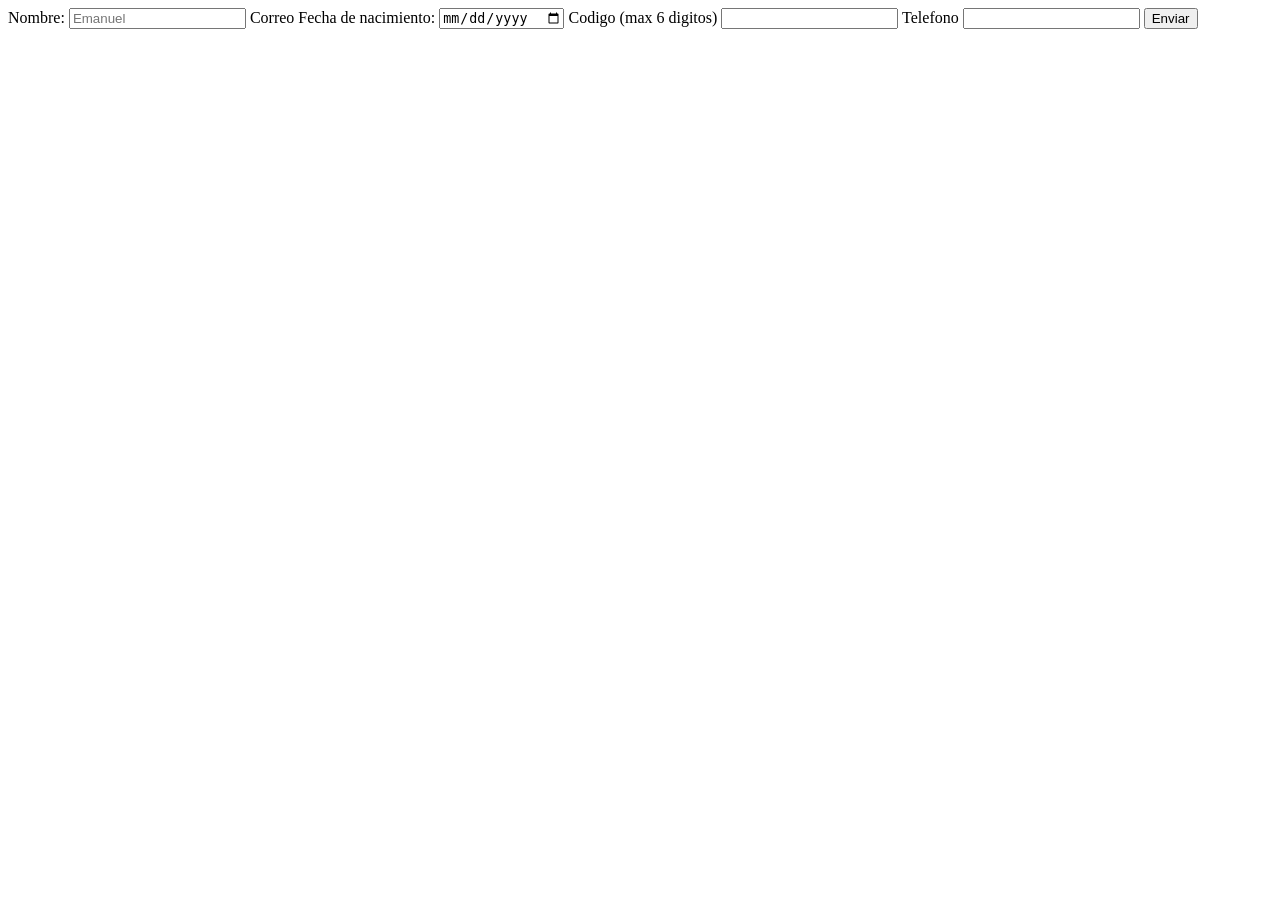
==== index.html @ ef09f2d3 "Estructura y avance de login y index" ====
<!DOCTYPE html>
<html lang="es">
    <head>
        <meta charset="UTF-8">
        <title>Formulario - Utileria JS</title>
        <link rel="stylesheet" href="css/styles.css">
    </head>
    <body>
        <form id="formPricipal">
            <label>Nombre: </label>
            <input type="text" id="nombre" placeholder="Emanuel">
            <span id="errorCorreo" class="error"></span>

            <label>Correo</label>
            <imput type="email" id="correo" placeholder="123@gmail.com">
            <span id="errorCorreo" class="error"></span>
                
            <label>Fecha de nacimiento: </label>
            <input type="date" id="fechaNacimiento">
            <span id="errorFecha" class="error"></span>
            <label>Codigo (max 6 digitos)</label>
            <input type="text" id="codigo">
            <span id="errorCodigo" class="error"></span>

            <label>Telefono</label>
            <input type="text" id="telefono">

            <button type="submit">Enviar</button>

        </form>


        <dialog id="modalEdad">
            <p>Tu edad es: <strong id="edadResultado"></strong></p>
            <p>Mayor de edad? <strong id="mayorEdadResultado"></strong></p>
        
            <p>
                Telefono formateado: <strong id="telefonoResultado"></strong>
            </p>
            <button id="cerrarmodal">Cerrar</button>

        </dialog>

        <script src="js/utileria.js"></script>
        <script>
            const form = document.getElementById("formPricipal");
            const modal = document.getElementById("modalEdad");

            form.addEventListener("submit", function (event) {
                event.preventDefault();

                const nombre = document.getElementById("nombre").value;
                const correo = document.getElementById("correo").value;
                const fecha = document.getElementById("fechaNacimiento").value;
                const codigo = document.getElementById("codigo").value;
                const telefono = document.getElementById("telefono").value;
                
                let valido = true;

                document.getElementById("errorNombre").textContent = soloLetras(nombre) ? "" : "Solo letras perimitidas";
                if(!soloLetras(nombre)) valido = false;

                document.getElementById("errorCorreo").textContent = validarCorreo(correo) ? "" : "Correo invalido";
                if(!validarCorreo(correo)) valido=  false; 

                document.getElementById("errorCodigo").textContent = validarLongitud(codigo, 6) ? "" : "Maximo 6 digitos";
                if(!validarLongitud(codigo, 6)) valido =false;

                if(!invalido) return ;

                document.getElementById("edadResultado").textContent = calcularEdad(fecha);
                document.getElementById("mayorEdadResultado").textContent = esMayorEdad(fecha) ? "Si" : "No";
                document.getElementById("telefonoResultado").textContent = formatearTelefono(telefono);

                modal.showModal();
            });

            document.getElementById("cerrarModal").addEventListener("click", function() {
                modal.close() ;

            });
        </script>
    </body>
</html>
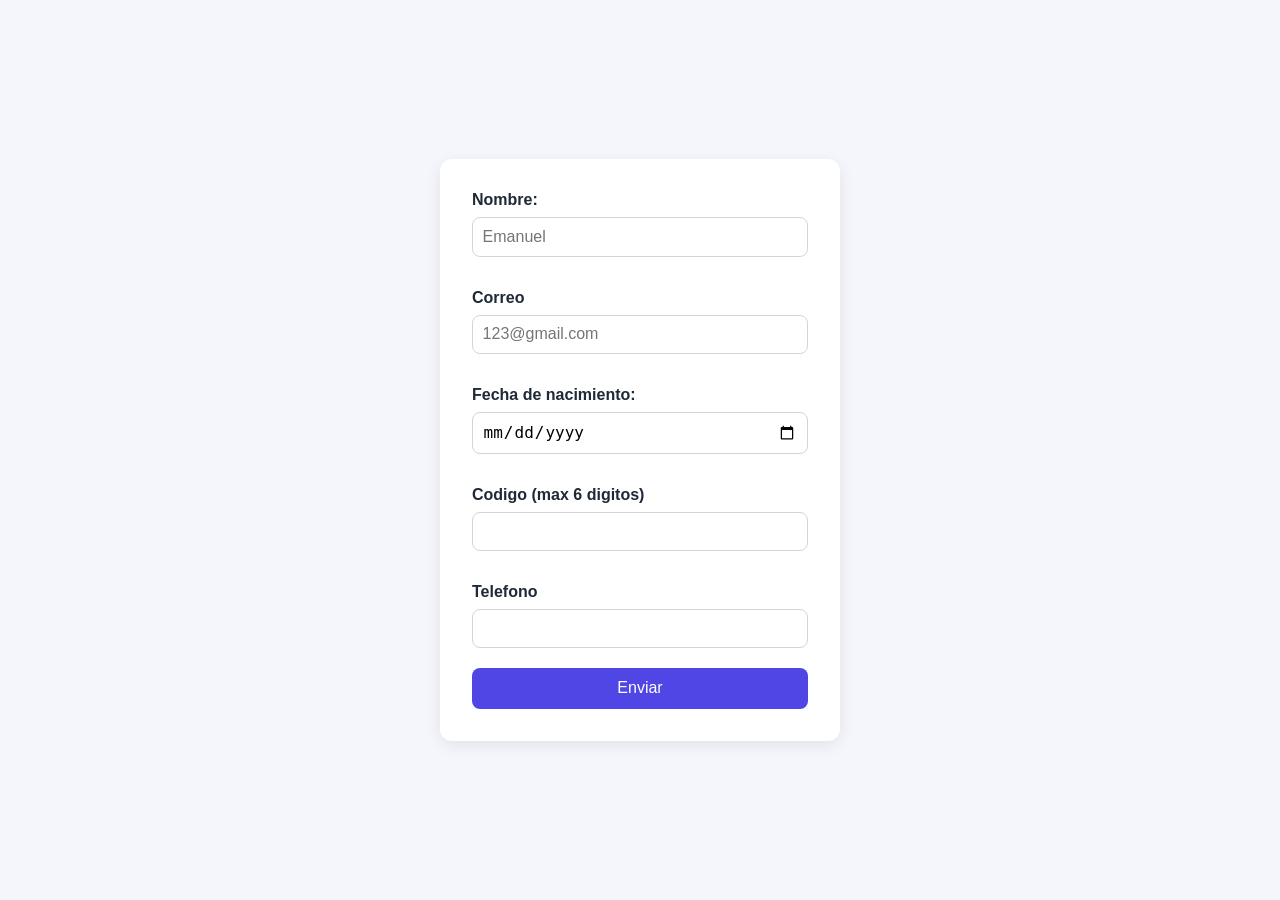
==== commit 3f958c92: "Agregue js, css, README y arregle arrores de los html" ====
--- a/index.html
+++ b/index.html
@@ -9,10 +9,10 @@
         <form id="formPricipal">
             <label>Nombre: </label>
             <input type="text" id="nombre" placeholder="Emanuel">
-            <span id="errorCorreo" class="error"></span>
+            <span id="errorNombre" class="error"></span>
 
             <label>Correo</label>
-            <imput type="email" id="correo" placeholder="123@gmail.com">
+            <input type="email" id="correo" placeholder="123@gmail.com">
             <span id="errorCorreo" class="error"></span>
                 
             <label>Fecha de nacimiento: </label>
@@ -37,7 +37,7 @@
             <p>
                 Telefono formateado: <strong id="telefonoResultado"></strong>
             </p>
-            <button id="cerrarmodal">Cerrar</button>
+            <button id="cerrarModal">Cerrar</button>
 
         </dialog>
 
@@ -66,7 +66,7 @@
                 document.getElementById("errorCodigo").textContent = validarLongitud(codigo, 6) ? "" : "Maximo 6 digitos";
                 if(!validarLongitud(codigo, 6)) valido =false;
 
-                if(!invalido) return ;
+                if(!valido) return ;
 
                 document.getElementById("edadResultado").textContent = calcularEdad(fecha);
                 document.getElementById("mayorEdadResultado").textContent = esMayorEdad(fecha) ? "Si" : "No";
--- a/css/styles.css
+++ b/css/styles.css
@@ -0,0 +1,98 @@
+:root {
+  --fondo: #f4f6fb;
+  --tarjeta: #ffffff;
+  --texto: #1f2937;
+  --primario: #4f46e5;
+  --error: #dc2626;
+  --debil: #dc2626;
+  --media: #d97706;
+  --fuerte: #16a34a;
+}
+
+
+* {box-sizing: border-box;}
+
+body {
+    margin: 0;
+    min-height: 100vh;
+    display: flex;
+    justify-content: center;
+    align-items: center;
+    font-family: Arial, Helvetica, sans-serif;
+    background: var(--fondo);
+    color: var(--texto);
+}
+
+form{
+    background: var(--tarjeta);
+    padding: 2rem;
+    width: 100%;
+    max-width: 400px;
+    border-radius: 12px;
+    box-shadow: 0 4px 16px rgba(0, 0, 0, 0.08);
+    display: flex;
+    flex-direction: column;
+    gap: 0.5rem;
+
+}
+
+label {
+    display: flex; 
+    flex-direction: column; 
+    gap: 0.25rem;
+    font-weight:  600;
+}
+
+input {
+    padding: 0.6rem;
+    border: 1px solid #d1d5db;
+    border-radius: 8px;
+    font-size: 1rem;
+}
+
+input:focus {
+    outline: 2px solid var(--primario);
+    border-color: transparent;
+}
+
+button {
+    margin-top: 0.75rem;
+    padding: 0.7rem;
+    border: none;
+    border-radius: 8px;
+    background: var(--primario);
+    color: white;
+    font-size: 1rem;
+    cursor: pointer;
+}
+
+button:hover { opacity: 0.9;}
+
+.error {color: var(--error);
+font-size: 0.85rem;
+min-height: 1rem;
+}
+
+#fortalezaContrasena {
+    font-size: 0.9rem;
+    font-weight: 600;
+
+}
+
+.debil {color: var(--debil);}
+.media {color: var(--media);}
+.fuerte {color: var(--fuerte);}
+
+dialog {
+    border: none;
+    border-radius: 12px;
+    padding: 1.5rem 2rem;
+    box-shadow: 0 8px 32px rgba( 0, 0, 0.25);
+}
+dialog::backdrop { background: rgba(0, 0, 0, .5);}
+
+#mensajeLogin {position: fixed;
+bottom:2rem;
+font-weight: 600;
+color: var(--fuerte);
+}
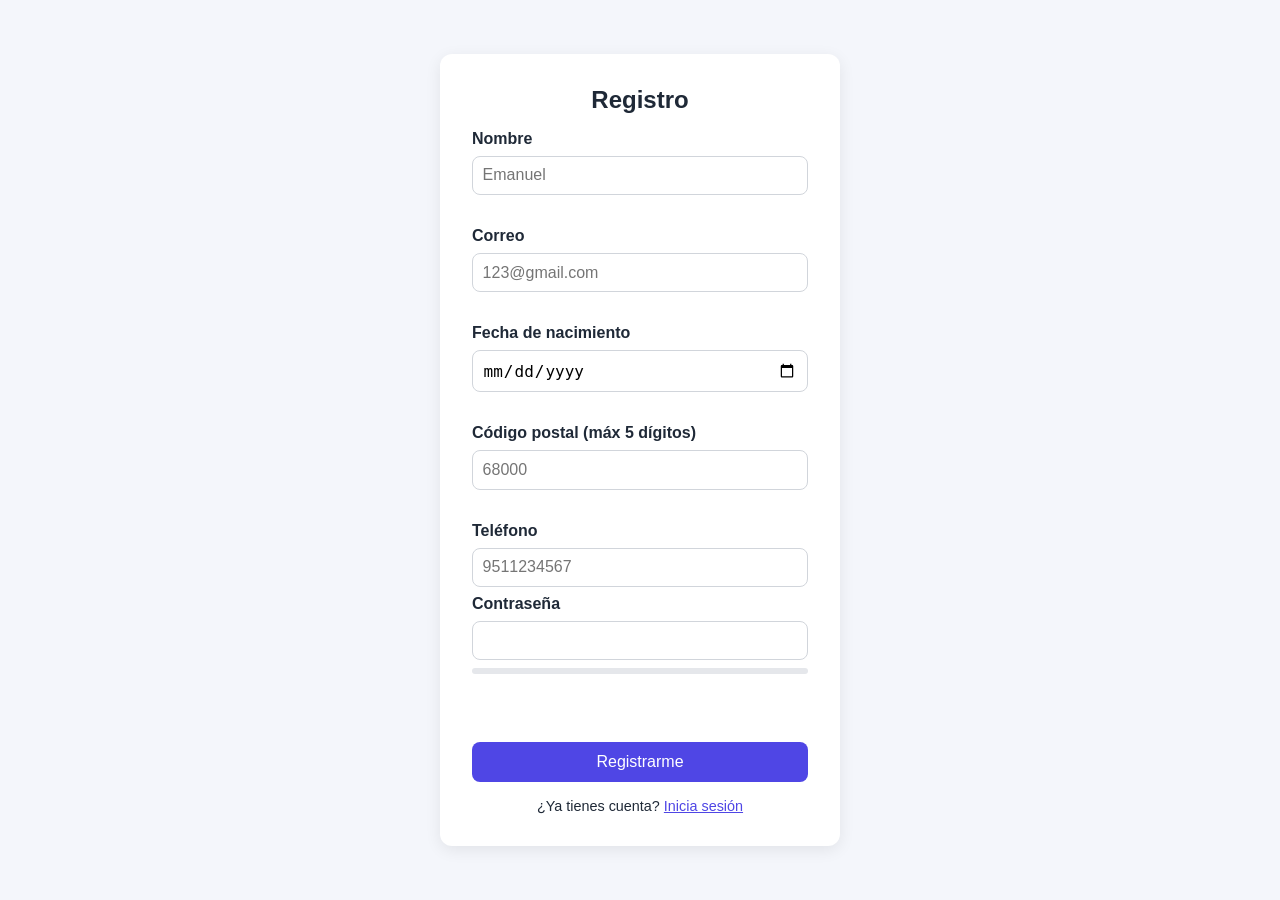
==== commit a58bbab3: "Arreglo de diseno, logica de js, y html" ====
--- a/index.html
+++ b/index.html
@@ -1,84 +1,112 @@
 <!DOCTYPE html>
 <html lang="es">
-    <head>
-        <meta charset="UTF-8">
-        <title>Formulario - Utileria JS</title>
-        <link rel="stylesheet" href="css/styles.css">
-    </head>
-    <body>
-        <form id="formPricipal">
-            <label>Nombre: </label>
-            <input type="text" id="nombre" placeholder="Emanuel">
-            <span id="errorNombre" class="error"></span>
+<head>
+    <meta charset="UTF-8">
+    <meta name="viewport" content="width=device-width, initial-scale=1.0">
+    <title>Registro - Utileria JS</title>
+    <link rel="stylesheet" href="css/styles.css">
+</head>
+<body>
+    <form id="formPrincipal" novalidate>
+        <h1>Registro</h1>
 
-            <label>Correo</label>
-            <input type="email" id="correo" placeholder="123@gmail.com">
-            <span id="errorCorreo" class="error"></span>
-                
-            <label>Fecha de nacimiento: </label>
-            <input type="date" id="fechaNacimiento">
-            <span id="errorFecha" class="error"></span>
-            <label>Codigo (max 6 digitos)</label>
-            <input type="text" id="codigo">
-            <span id="errorCodigo" class="error"></span>
+        <label for="nombre">Nombre</label>
+        <input type="text" id="nombre" placeholder="Emanuel">
+        <span id="errorNombre" class="error"></span>
 
-            <label>Telefono</label>
-            <input type="text" id="telefono">
+        <label for="correo">Correo</label>
+        <input type="email" id="correo" placeholder="123@gmail.com">
+        <span id="errorCorreo" class="error"></span>
 
-            <button type="submit">Enviar</button>
+        <label for="fechaNacimiento">Fecha de nacimiento</label>
+        <input type="date" id="fechaNacimiento">
+        <span id="errorFecha" class="error"></span>
 
-        </form>
+        <label for="codigoPostal">Código postal (máx 5 dígitos)</label>
+        <input type="text" id="codigoPostal" placeholder="68000">
+        <span id="errorCodigo" class="error"></span>
 
+        <label for="telefono">Teléfono</label>
+        <input type="text" id="telefono" placeholder="9511234567">
 
-        <dialog id="modalEdad">
-            <p>Tu edad es: <strong id="edadResultado"></strong></p>
-            <p>Mayor de edad? <strong id="mayorEdadResultado"></strong></p>
-        
-            <p>
-                Telefono formateado: <strong id="telefonoResultado"></strong>
-            </p>
-            <button id="cerrarModal">Cerrar</button>
+        <label for="password">Contraseña</label>
+        <input type="password" id="password">
+        <div class="barra"><div id="barraFortaleza"></div></div>
+        <span id="textoFortaleza" class="texto-fortaleza"></span>
+        <span id="errorPassword" class="error"></span>
 
-        </dialog>
+        <button type="submit">Registrarme</button>
+        <p class="cambio">¿Ya tienes cuenta? <a href="login.html">Inicia sesión</a></p>
+    </form>
 
-        <script src="js/utileria.js"></script>
-        <script>
-            const form = document.getElementById("formPricipal");
-            const modal = document.getElementById("modalEdad");
+    <dialog id="modalEdad">
+        <h2>¡Registro exitoso!</h2>
+        <p>Hola, <strong id="nombreResultado"></strong></p>
+        <p>Tu edad es: <strong id="edadResultado"></strong></p>
+        <p>¿Mayor de edad? <strong id="mayorEdadResultado"></strong></p>
+        <p>Teléfono formateado: <strong id="telefonoResultado"></strong></p>
+        <button id="cerrarModal">Cerrar</button>
+    </dialog>
 
-            form.addEventListener("submit", function (event) {
-                event.preventDefault();
+    <script src="js/utileria.js"></script>
+    <script>
+        const form = document.getElementById("formPrincipal");
+        const modal = document.getElementById("modalEdad");
+        const inputPassword = document.getElementById("password");
+        const barra = document.getElementById("barraFortaleza");
+        const textoFortaleza = document.getElementById("textoFortaleza");
 
-                const nombre = document.getElementById("nombre").value;
-                const correo = document.getElementById("correo").value;
-                const fecha = document.getElementById("fechaNacimiento").value;
-                const codigo = document.getElementById("codigo").value;
-                const telefono = document.getElementById("telefono").value;
-                
-                let valido = true;
+        inputPassword.addEventListener("input", function () {
+            if (inputPassword.value === "") {
+                delete inputPassword.dataset.nivel;
+                delete barra.dataset.nivel;
+                delete textoFortaleza.dataset.nivel;
+                textoFortaleza.textContent = "";
+                return;
+            }
+            const nivel = medirFortalezaPassword(inputPassword.value);
+            const clave = nivel === "débil" ? "debil" : nivel;
+            inputPassword.dataset.nivel = clave;
+            barra.dataset.nivel = clave;
+            textoFortaleza.dataset.nivel = clave;
+            textoFortaleza.textContent = "Fortaleza: " + nivel;
+        });
 
-                document.getElementById("errorNombre").textContent = soloLetras(nombre) ? "" : "Solo letras perimitidas";
-                if(!soloLetras(nombre)) valido = false;
+        form.addEventListener("submit", function (event) {
+            event.preventDefault();
 
-                document.getElementById("errorCorreo").textContent = validarCorreo(correo) ? "" : "Correo invalido";
-                if(!validarCorreo(correo)) valido=  false; 
+            const nombre = document.getElementById("nombre").value;
+            const correo = document.getElementById("correo").value;
+            const fecha = document.getElementById("fechaNacimiento").value;
+            const codigo = document.getElementById("codigoPostal").value;
+            const telefono = document.getElementById("telefono").value;
+            const password = inputPassword.value;
 
-                document.getElementById("errorCodigo").textContent = validarLongitud(codigo, 6) ? "" : "Maximo 6 digitos";
-                if(!validarLongitud(codigo, 6)) valido =false;
+            const nombreOk = soloLetras(nombre);
+            const correoOk = validarCorreo(correo);
+            const fechaOk = fecha !== "" && calcularEdad(fecha) >= 0;
+            const codigoOk = /^\d+$/.test(codigo) && validarLongitud(codigo, 5);
+            const passwordOk = validarPassword(password);
 
-                if(!valido) return ;
+            document.getElementById("errorNombre").textContent = nombreOk ? "" : "Solo letras permitidas";
+            document.getElementById("errorCorreo").textContent = correoOk ? "" : "Correo inválido";
+            document.getElementById("errorFecha").textContent = fechaOk ? "" : "Fecha inválida";
+            document.getElementById("errorCodigo").textContent = codigoOk ? "" : "Solo números, máximo 5 dígitos";
+            document.getElementById("errorPassword").textContent = passwordOk ? "" : "Mínimo 8 caracteres con mayúscula, minúscula, número y símbolo";
 
-                document.getElementById("edadResultado").textContent = calcularEdad(fecha);
-                document.getElementById("mayorEdadResultado").textContent = esMayorEdad(fecha) ? "Si" : "No";
-                document.getElementById("telefonoResultado").textContent = formatearTelefono(telefono);
+            if (!(nombreOk && correoOk && fechaOk && codigoOk && passwordOk)) return;
 
-                modal.showModal();
-            });
+            document.getElementById("nombreResultado").textContent = nombre;
+            document.getElementById("edadResultado").textContent = calcularEdad(fecha);
+            document.getElementById("mayorEdadResultado").textContent = esMayorDeEdad(fecha) ? "Sí" : "No";
+            document.getElementById("telefonoResultado").textContent = formatearTelefono(telefono);
 
-            document.getElementById("cerrarModal").addEventListener("click", function() {
-                modal.close() ;
+            modal.showModal();
+        });
 
-            });
-        </script>
-    </body>
+        document.getElementById("cerrarModal").addEventListener("click", function () {
+            modal.close();
+        });
+    </script>
+</body>
 </html>
--- a/css/styles.css
+++ b/css/styles.css
@@ -73,21 +73,45 @@
 min-height: 1rem;
 }
 
-#fortalezaContrasena {
-    font-size: 0.9rem;
-    font-weight: 600;
+[data-nivel="debil"]  { --nivel: var(--debil); }
+[data-nivel="media"]  { --nivel: var(--media); }
+[data-nivel="fuerte"] { --nivel: var(--fuerte); }
 
+.barra {
+  height: 6px;
+  background: #e5e7eb;
+  border-radius: 4px;
+  overflow: hidden;
 }
 
-.debil {color: var(--debil);}
-.media {color: var(--media);}
-.fuerte {color: var(--fuerte);}
+#barraFortaleza {
+  height: 100%;
+  width: 0;
+  background: var(--nivel);
+  transition: width 0.25s, background 0.25s;
+}
+#barraFortaleza[data-nivel="debil"]  { width: 33%; }
+#barraFortaleza[data-nivel="media"]  { width: 66%; }
+#barraFortaleza[data-nivel="fuerte"] { width: 100%; }
+
+input[data-nivel],
+input[data-nivel]:focus {
+  border-color: var(--nivel);
+  outline-color: var(--nivel);
+}
+
+.texto-fortaleza { font-size: 0.85rem; font-weight: 600; min-height: 1rem; }
+.texto-fortaleza[data-nivel] { color: var(--nivel); }
+
+h1 { margin: 0 0 0.5rem; font-size: 1.5rem; text-align: center; }
+.cambio { margin: 0.5rem 0 0; text-align: center; font-size: 0.9rem; }
+
 
 dialog {
     border: none;
     border-radius: 12px;
     padding: 1.5rem 2rem;
-    box-shadow: 0 8px 32px rgba( 0, 0, 0.25);
+    box-shadow: 0 8px 32px rgba( 0, 0, 0, 0.25);
 }
 dialog::backdrop { background: rgba(0, 0, 0, .5);}
 
@@ -95,4 +119,5 @@
 bottom:2rem;
 font-weight: 600;
 color: var(--fuerte);
-}+}
+a { color: var(--primario); text-align: center; font-size: 0.9rem; }
